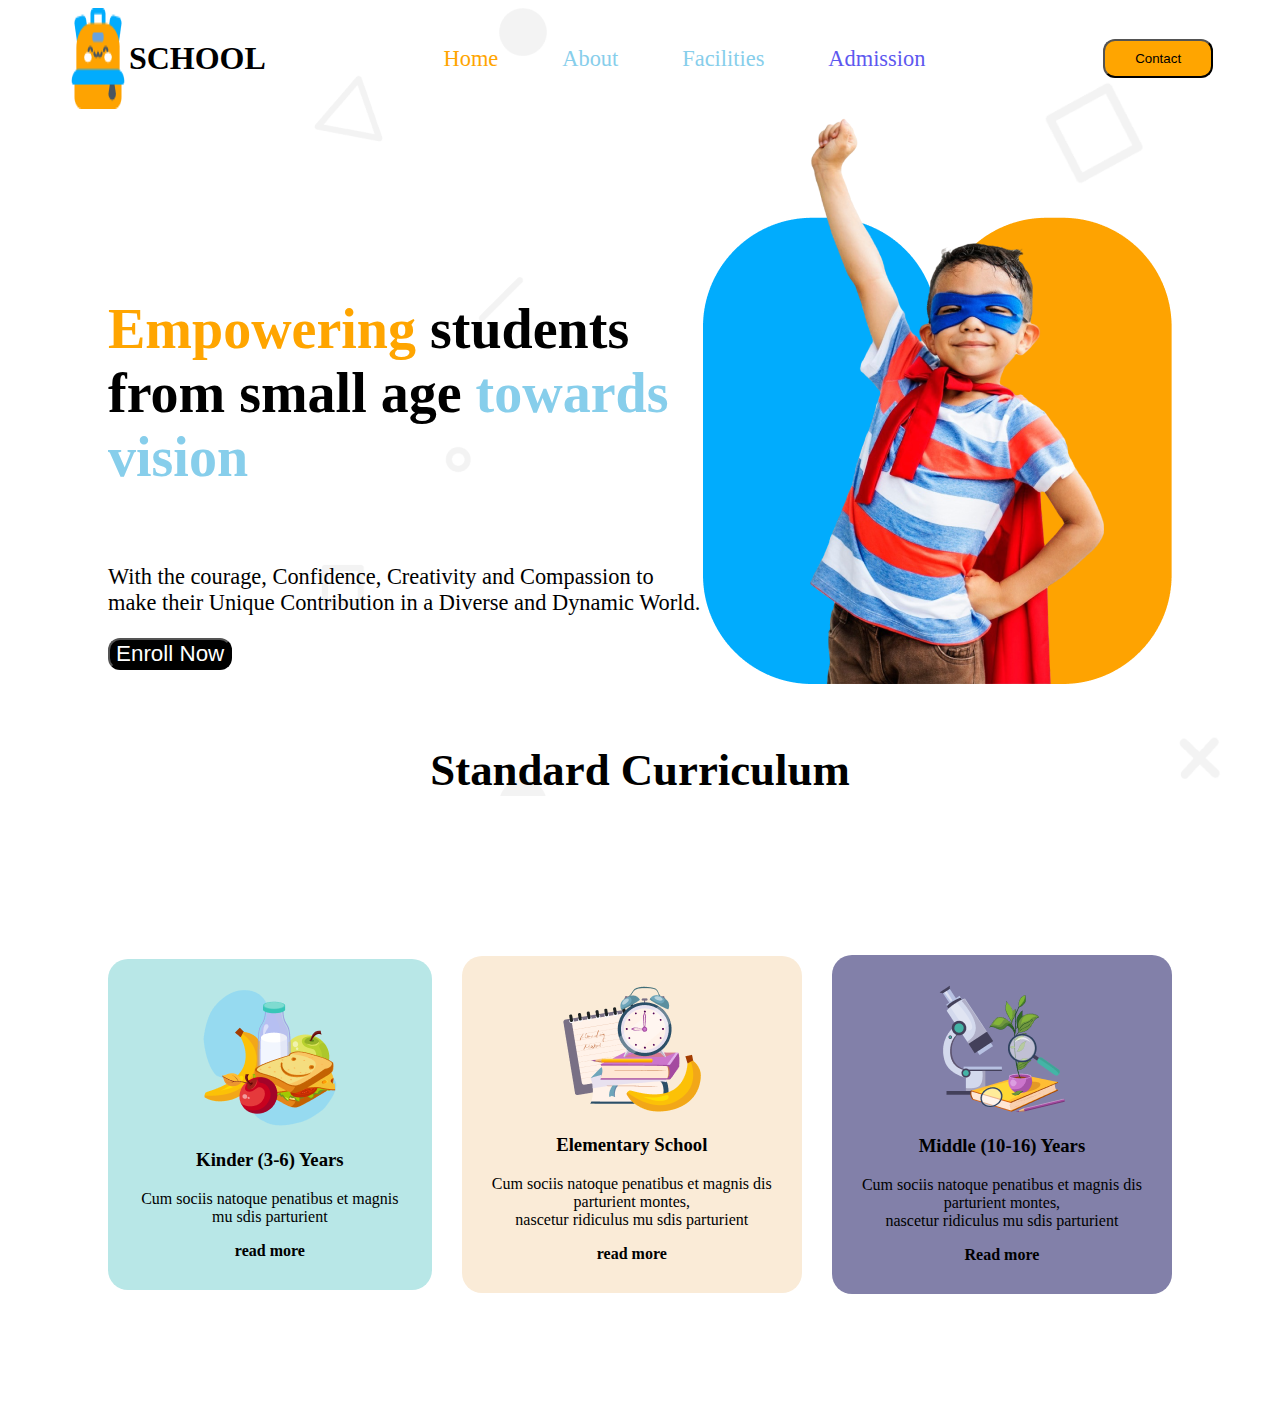
==== index.html @ e289ecf0 "row main" ====
<!DOCTYPE html>
<html lang="en">

<head>
  <meta charset="UTF-8">
  <meta name="viewport" content="width=device-width, initial-scale=1.0">
  <title>funny kid design</title>
  <link rel="stylesheet" href="style/style.css">
</head>

<body>
  <header class="header-section">
    <nav class="nav-bar">
      <div class="nav-first">
        <img src="assets/logo.png" alt="">
        <h3 class="head-school">SCHOOL</h3>
      </div>
      <div class="link-bar">
        <a class="bar1" href="">Home</a>
        <a class="bar2" href="">About</a>
        <a class="bar3" href="">Facilities</a>
        <a class="bar4" href="">Admission</a>
      </div>
      <div><button class="primary-btn">Contact</button></div>

    </nav>
    <div class="layout">
      <div class="layout-text">
        <h4 class="empower"><span style="color: orange;">Empowering</span>
          students from small age <span style="color: skyblue;">towards vision</span></h4>
        <p class="layout-para">With the courage, Confidence, Creativity and Compassion to make their Unique Contribution
          in a Diverse and
          Dynamic
          World.</p>
        <button class="secondary-btn">Enroll Now</button>
      </div>
      <img class="kid-image" src="assets/hero-kids.png" alt="">
    </div>
    <h4 class="main-part">Standard Curriculum</h4>

  </header>
  <main>
    <section class="middle-part">
      <div class="section1">
        <img src="assets/kinder.png" alt="">
        <h3>Kinder (3-6) Years</h3>
        <p>Cum sociis natoque penatibus et magnis
          mu sdis parturient</p>
        <strong>read more</strong>
      </div>
      <div class="section2">
        <img src="assets/elementary.png" alt="">
        <h3>Elementary School</h3>
        <p>Cum sociis natoque penatibus et magnis
          dis parturient montes,<br> nascetur ridiculus
          mu sdis parturient</p>
        <strong>read more</strong>
      </div>
      <div class="section3">
        <img src="assets/middle.png" alt="">
        <h3>Middle (10-16) Years</h3>
        <p>Cum sociis natoque penatibus et magnis
          dis parturient montes,<br> nascetur ridiculus
          mu sdis parturient</p>
        <strong>Read more</strong>

      </div>




    </section>

  </main>

  <footer>

  </footer>
</body>

</html>
---- style/style.css ----
.header-section{
  background-image:url(../assets/bg.png);

}
.nav-bar{
  display: flex;
  justify-content: space-around;
  align-items: center;
}
.head-school{
  font-size: 2rem;
  width:bold;
}
.link-bar{
margin: 30px;
  
}
.bar1{
  color: orange;
  font-size: 1.4rem;
}
.bar2{
  color: skyblue;
  font-size: 1.4rem;
}
.bar3{
  font-size: 1.4rem;
  color: skyblue;
}
.bar4{
  font-size: 1.4rem;
  color: #5D58EF;
}
.primary-btn{
  padding: 10px 30px;
  background-color: orange;
  border-radius: 12px;
}
.nav-first{
  display: flex;
  
}
a{
  text-decoration: none;
  
margin: 30px;
}
.layout{
  display: flex;
  justify-content: center;
  
  margin-left: 100px;
  margin-right: 100px;
  align-items: center;
}
.layout-text{
  margin-top: 100px;
  

}
.empower{
  font-size: 3.5rem;
}
.layout-para{
  font-size: 1.4rem;
}
.secondary-btn{
  color: white;
  background-color: black;
  font-size: 1.4rem;
  border-radius: 12px;
}
.kid-image{
  
  
}
.main-part{
  text-align: center;
  font-size: 2.8rem;
}
.secondary-btn1{
  background: none;
}
.middle-part{
  display: flex;
gap: 30px;
  align-items: center;
  justify-content: space-around;
  padding: 100px;
  flex: 1;
}
.section1{
  padding: 30px;
  background-color: rgb(184, 231, 231);
  border-radius: 20px;
  text-align: center;
} 
.section2{
  padding: 30px;
  background-color: antiquewhite;
  border-radius: 20px;
   text-align: center;
} 
.section3{
  padding: 30px;
  background-color: #8280a9;
  border-radius: 20px;
   text-align: center;
}










@media screen  and (max-width:576px){
  .layout{
    flex-direction: column-reverse;
    margin: 0px;
    padding: 0px;
  }
  .nav-bar,.middle-part{
    flex-direction: column;
    padding: 0px;
  }
  .layout-text{
    margin: 0px;
    text-align: center;
  }
  .link-bar ,.head-school,.primary-btn{
    visibility: hidden ;
    
  }
  
  
}
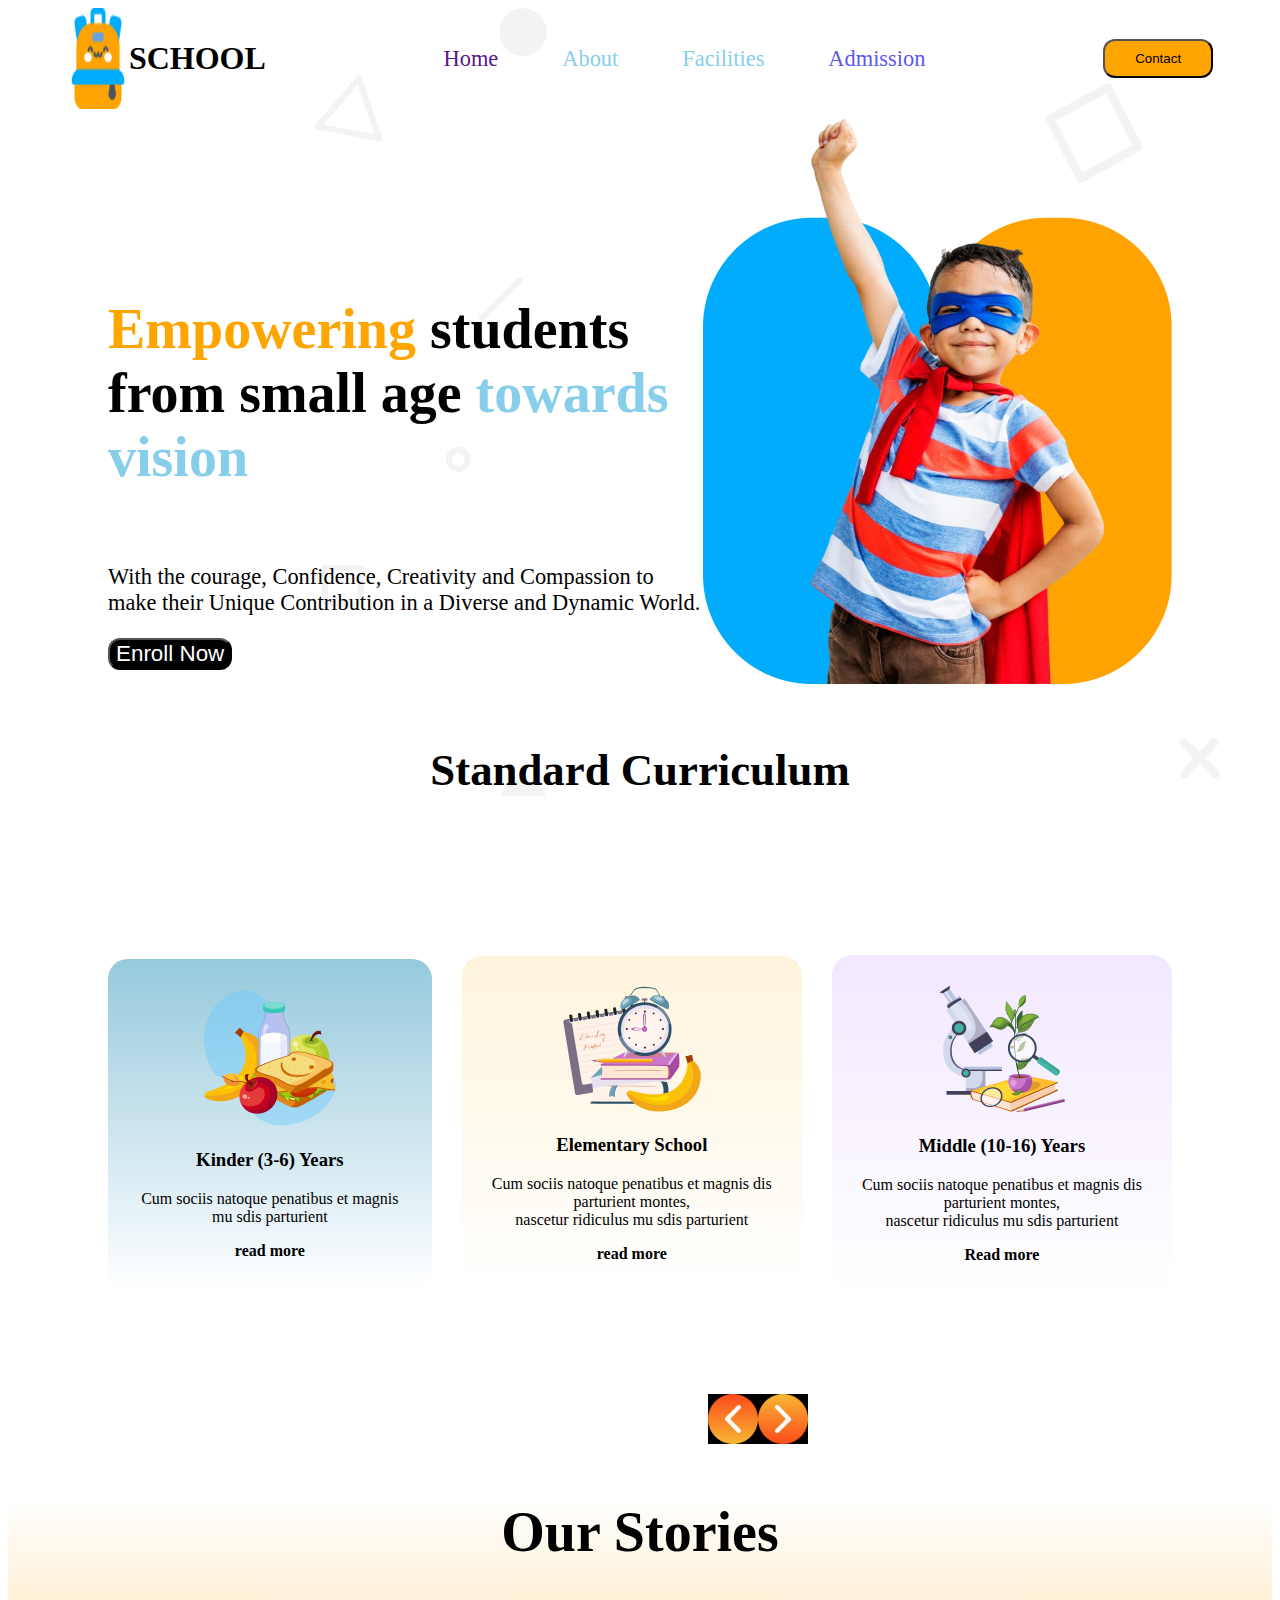
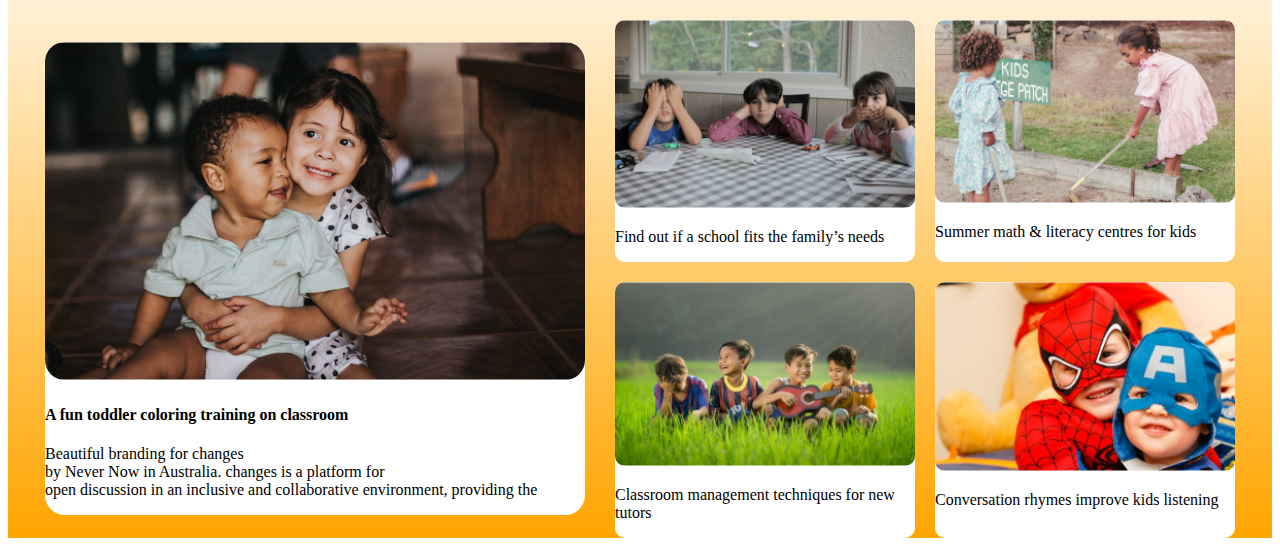
==== commit 6eb10500: "morning push" ====
--- a/index.html
+++ b/index.html
@@ -41,7 +41,7 @@
   </header>
   <main>
     <section class="middle-part">
-      <div class="section1">
+      <div id="grediant" class="section1">
         <img src="assets/kinder.png" alt="">
         <h3>Kinder (3-6) Years</h3>
         <p>Cum sociis natoque penatibus et magnis
@@ -49,7 +49,7 @@
         <strong>read more</strong>
       </div>
       <div class="section2">
-        <img src="assets/elementary.png" alt="">
+        <img id="grediant" src="assets/elementary.png" alt="">
         <h3>Elementary School</h3>
         <p>Cum sociis natoque penatibus et magnis
           dis parturient montes,<br> nascetur ridiculus
@@ -70,6 +70,74 @@
 
 
     </section>
+    <div class="image-icon">
+      <img src="assets/eb5941f0-4c9c-4952-a5f7-4f3641f374b7.jfif" alt="">
+      <img src="assets/bc38932b-8c5f-4fa9-897a-63721e198712.jfif" alt="">
+    </div>
+
+    <div class="final-page">
+      <h3 class="top-header">Our Stories</h3>
+      <div class="main-convertion">
+
+        <div class="story-part">
+          <div>
+            <img class="story-image" src="assets/story-1.png" alt="">
+          </div>
+          <div>
+            <h4>A fun toddler coloring training on
+              classroom</h4>
+            <p>Beautiful branding for changes <br> by Never Now in Australia.
+              changes is a platform for <br> open discussion in an inclusive and
+              collaborative environment, providing the
+          </div>
+
+        </div>
+
+
+
+
+
+        <div class="main-four">
+          <div class="main1">
+            <img class="main-images" src="assets/story-5.png" alt="">
+            <p>Find out if a school fits the
+              family’s needs</p>
+          </div>
+          <div class="main2">
+            <img class="main-images" src="assets/story-2.png" alt="">
+            <p>Summer math & literacy
+              centres for kids</p>
+          </div>
+          <div class="main3">
+            <img class="main-images" src="assets/story-3.png" alt="">
+            <p>Classroom management
+              techniques for new tutors</p>
+
+          </div>
+          <div class="main4">
+            <img class="main-images" src="assets/story-4.png" alt="">
+            <p>Conversation rhymes
+              improve kids listening</p>
+          </div>
+
+
+        </div>
+      </div>
+
+
+
+    </div>
+
+
+
+
+
+
+    </div>
+
+
+
+
 
   </main>
 
--- a/style/style.css
+++ b/style/style.css
@@ -8,6 +8,7 @@
   display: flex;
   justify-content: space-around;
   align-items: center;
+  
 }
 .head-school{
   font-size: 2rem;
@@ -18,7 +19,7 @@
   
 }
 .bar1{
-  color: orange;
+  
   font-size: 1.4rem;
 }
 .bar2{
@@ -40,6 +41,7 @@
 }
 .nav-first{
   display: flex;
+ 
   
 }
 a{
@@ -88,30 +90,102 @@
 gap: 30px;
   align-items: center;
   justify-content: space-around;
-  padding: 100px;
+  padding: 100px; 
   flex: 1;
 }
+
+
 .section1{
   padding: 30px;
-  background-color: rgb(184, 231, 231);
+   background-color: wheat;
+  background-image: linear-gradient( rgb(150, 201, 221),white);
+
   border-radius: 20px;
   text-align: center;
 } 
 .section2{
   padding: 30px;
-  background-color: antiquewhite;
+  background-image: linear-gradient(rgba(255, 244, 220, 1),white);
   border-radius: 20px;
    text-align: center;
 } 
 .section3{
   padding: 30px;
-  background-color: #8280a9;
+  background-image: linear-gradient(rgba(242, 232, 255, 1),white);
   border-radius: 20px;
    text-align: center;
 }
-
-
-
+.image-icon{
+  height: 50px;
+  width: 50px;
+  display: flex;
+  
+  text-align: center;
+  margin-left: 700px;
+  background-color: white;
+}
+.top-header{
+  text-align: center;
+  font-size: 3.5rem;
+  font-weight: 700;
+}
+.main-convertion{
+  display: flex;
+  justify-content: center;
+  align-items: center;
+  gap: 30px;
+}
+.main-four{
+  grid-template-columns: repeat(2,1fr);
+  display: grid;
+  gap: 20px;
+  
+
+}
+.final-page{
+  background-image: linear-gradient(white,orange);
+}
+.story-part{
+  background-color: white;
+  border-radius: 20px;
+}
+.story-image{
+  border-radius: 20px 20px;
+}
+.main1{
+  background-color: white;
+  width: 300px;
+  
+  border-radius: 10px;
+}
+.main2{
+  background-color: white;
+  width: 300px;
+  
+  border-radius: 10px;
+}
+.main3{
+   background-color: white;
+  width: 300px;
+  border-radius: 10px;
+}
+
+.main4{
+  background-color: white;
+  width: 300px;
+  border-radius: 10px;
+}
+.main-images
+
+ 
+{
+  width: 300px;
+  border-radius: 10px;
+
+}
+
+
+ 
 
 
 
@@ -125,6 +199,10 @@
     margin: 0px;
     padding: 0px;
   }
+  .nav-bar{
+      border-bottom: 1px solid orange;
+
+  }
   .nav-bar,.middle-part{
     flex-direction: column;
     padding: 0px;
@@ -133,10 +211,17 @@
     margin: 0px;
     text-align: center;
   }
-  .link-bar ,.head-school,.primary-btn{
+  .link-bar ,.head-school,.primary-btn,.story-part{
     visibility: hidden ;
     
   }
-  
+ .main-four {
+  flex-direction: column;
+  justify-content: center;
+  align-items: center;
+  padding: 0px;
+display: flex;
+  
+ }
   
 }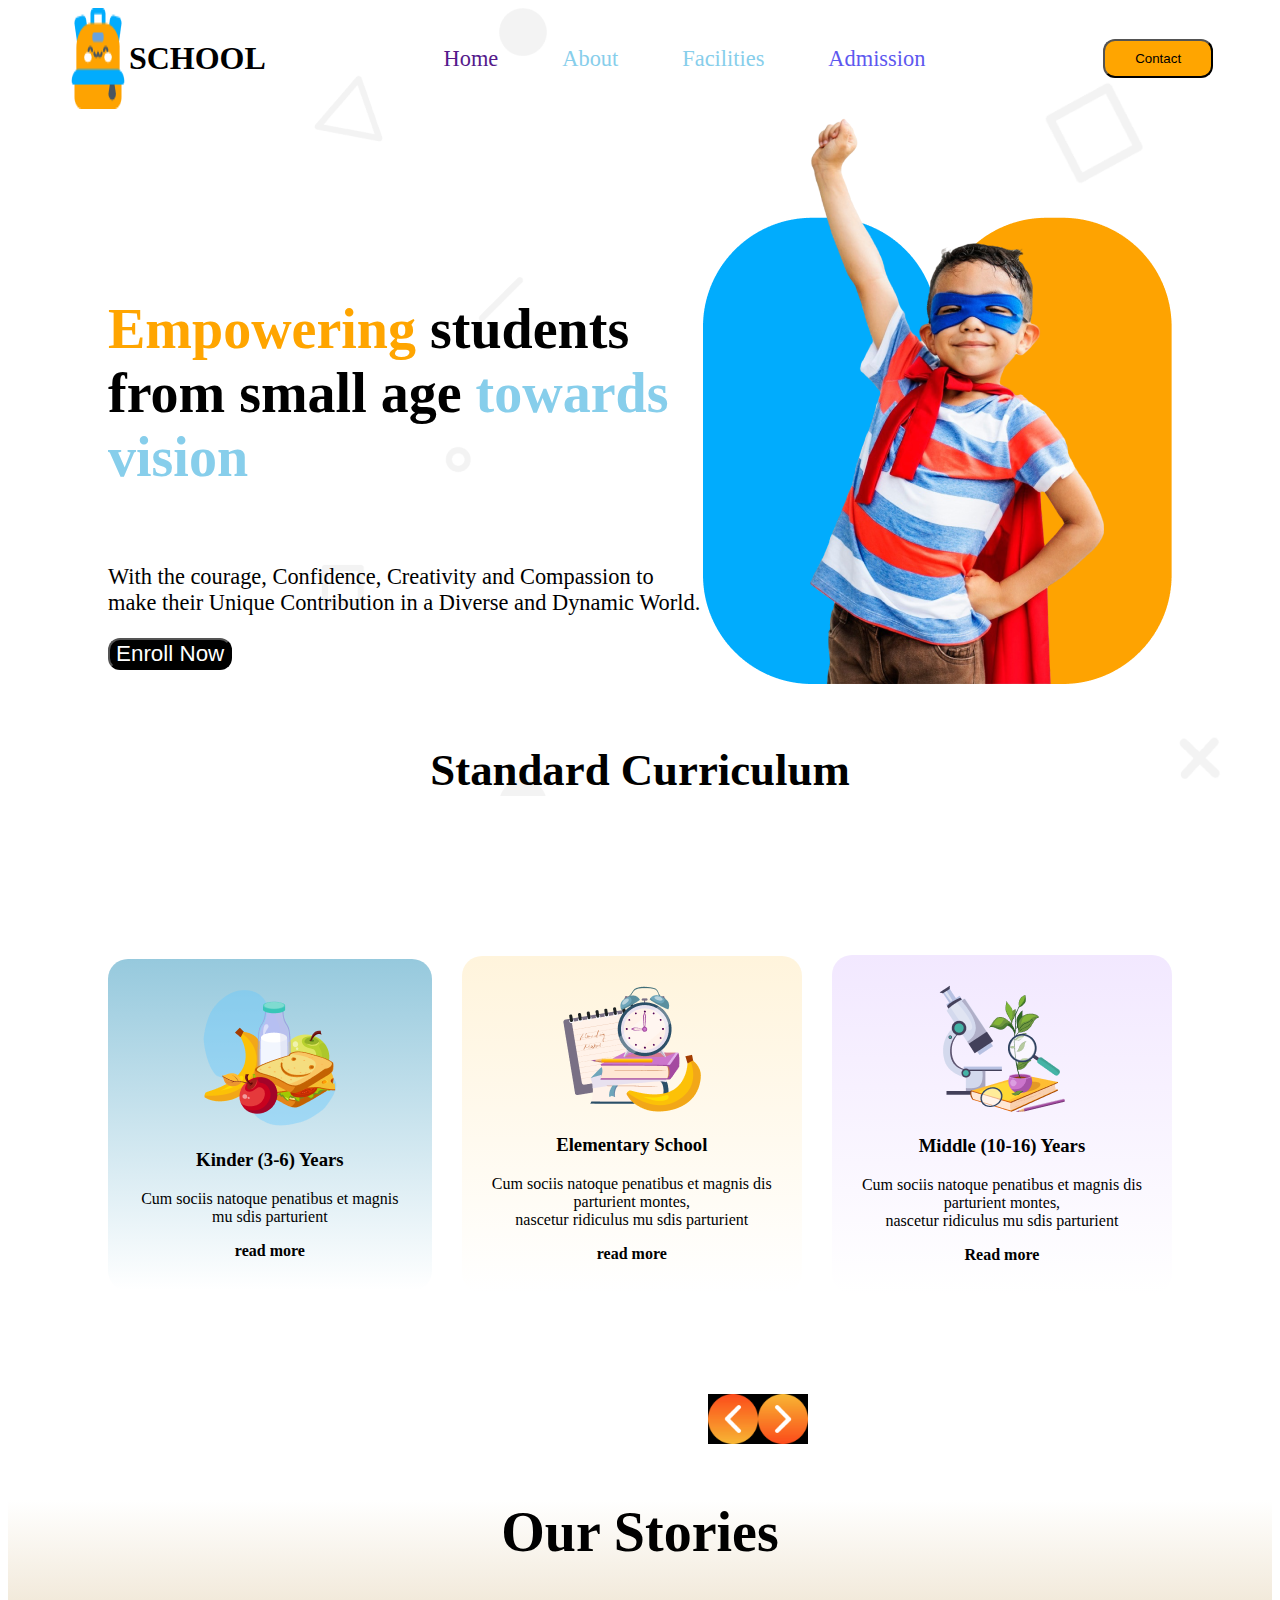
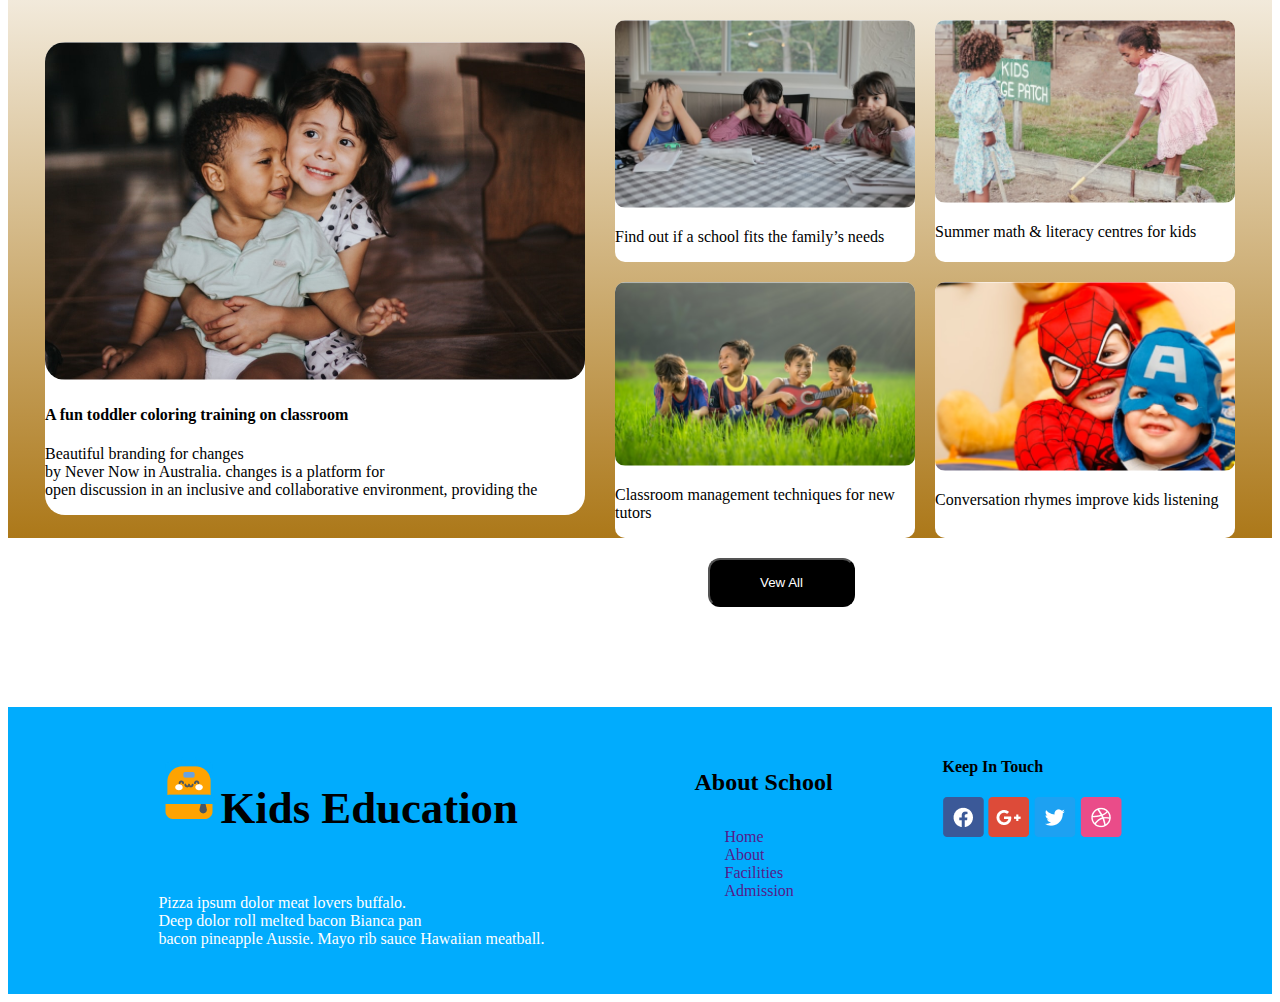
==== commit 5134dfb5: "very time lost" ====
--- a/index.html
+++ b/index.html
@@ -39,7 +39,7 @@
     <h4 class="main-part">Standard Curriculum</h4>
 
   </header>
-  <main>
+  <main class="main-target">
     <section class="middle-part">
       <div id="grediant" class="section1">
         <img src="assets/kinder.png" alt="">
@@ -136,14 +136,63 @@
     </div>
 
 
-
+    <button class="final-btn">Vew All</button>
 
 
   </main>
 
-  <footer>
+  <footer class="footer-section">
+    <div class="footer-first">
+      <div class="final-log">
+        <div><img style="margin-top: 20px;" src="assets/logo.png" alt=""></div>
+        <div>
+          <h3 style="font-size: 2.8rem;">Kids
+            Education</h3>
+        </div>
+      </div>
 
+      <p style="color: white;">Pizza ipsum dolor meat lovers buffalo. <br>Deep dolor roll melted bacon Bianca pan <br>
+        bacon pineapple Aussie.
+        Mayo rib
+        sauce
+        Hawaiian meatball.</p>
+
+
+
+    </div>
+    <div class="footer-anchor">
+
+
+      <ul class="no-bullets">
+
+        <li>
+          <h4 class="footer-head">About School</h4>
+
+        </li>
+        <li><a class="menu-footer" href="">Home</a>
+        </li>
+        <li><a class="menu-footer" href="">About</a>
+        </li>
+        <li><a class="menu-footer" href="">Facilities</a>
+        </li>
+        <li><a class="menu-footer" href="">Admission</a>
+        </li>
+
+      </ul>
+
+
+
+
+    </div>
+    <div class="footer-logo">
+      <h4>Keep In Touch</h4>
+      <img src="assets/fb.png" alt="">
+      <img src="assets/google+.png" alt="">
+      <img src="assets/twitter.png" alt="">
+      <img src="assets/dribble.png" alt="">
+    </div>
   </footer>
+
 </body>
 
 </html>--- a/style/style.css
+++ b/style/style.css
@@ -137,13 +137,14 @@
 }
 .main-four{
   grid-template-columns: repeat(2,1fr);
-  display: grid;
+  display: grid; 
   gap: 20px;
   
 
 }
 .final-page{
-  background-image: linear-gradient(white,orange);
+  background-image: linear-gradient(white,rgb(172, 120, 25));
+  
 }
 .story-part{
   background-color: white;
@@ -183,8 +184,46 @@
   border-radius: 10px;
 
 }
-
-
+.final-btn{
+  
+  text-align: center;
+  
+  background-color: black;
+  color: white;
+  padding: 15px 50px;
+  margin-left: 700px;
+  border-radius: 12px;
+  margin-top: 20px;
+}
+
+.footer-section{
+  display: flex;
+  justify-content: center;
+  gap: 50px;
+  
+  margin-top: 100px;
+  background-color: rgba(1, 172, 253, 1);
+}
+.footer-anchor{
+  grid-template-columns: repeat(1,1fr);
+  padding: 30px;
+}
+.footer-logo{
+  padding: 30px;
+}
+.footer-head{
+  font-size: 1.5rem;
+}
+ul.no-bullets{
+  list-style-type: none;
+}
+.final-log{
+  display: flex;
+  
+}
+.footer-first{
+  padding: 30px;
+}
  
 
 
@@ -223,5 +262,18 @@
 display: flex;
   
  }
-  
-}+ .story-part{
+  
+ }
+
+  .final-btn{
+    flex-direction: column;
+    margin-left: 200px;
+  }
+  .footer-section{
+    flex-direction: column;
+  }
+  .footer-log{
+    margin-left: 30px;
+  }
+}
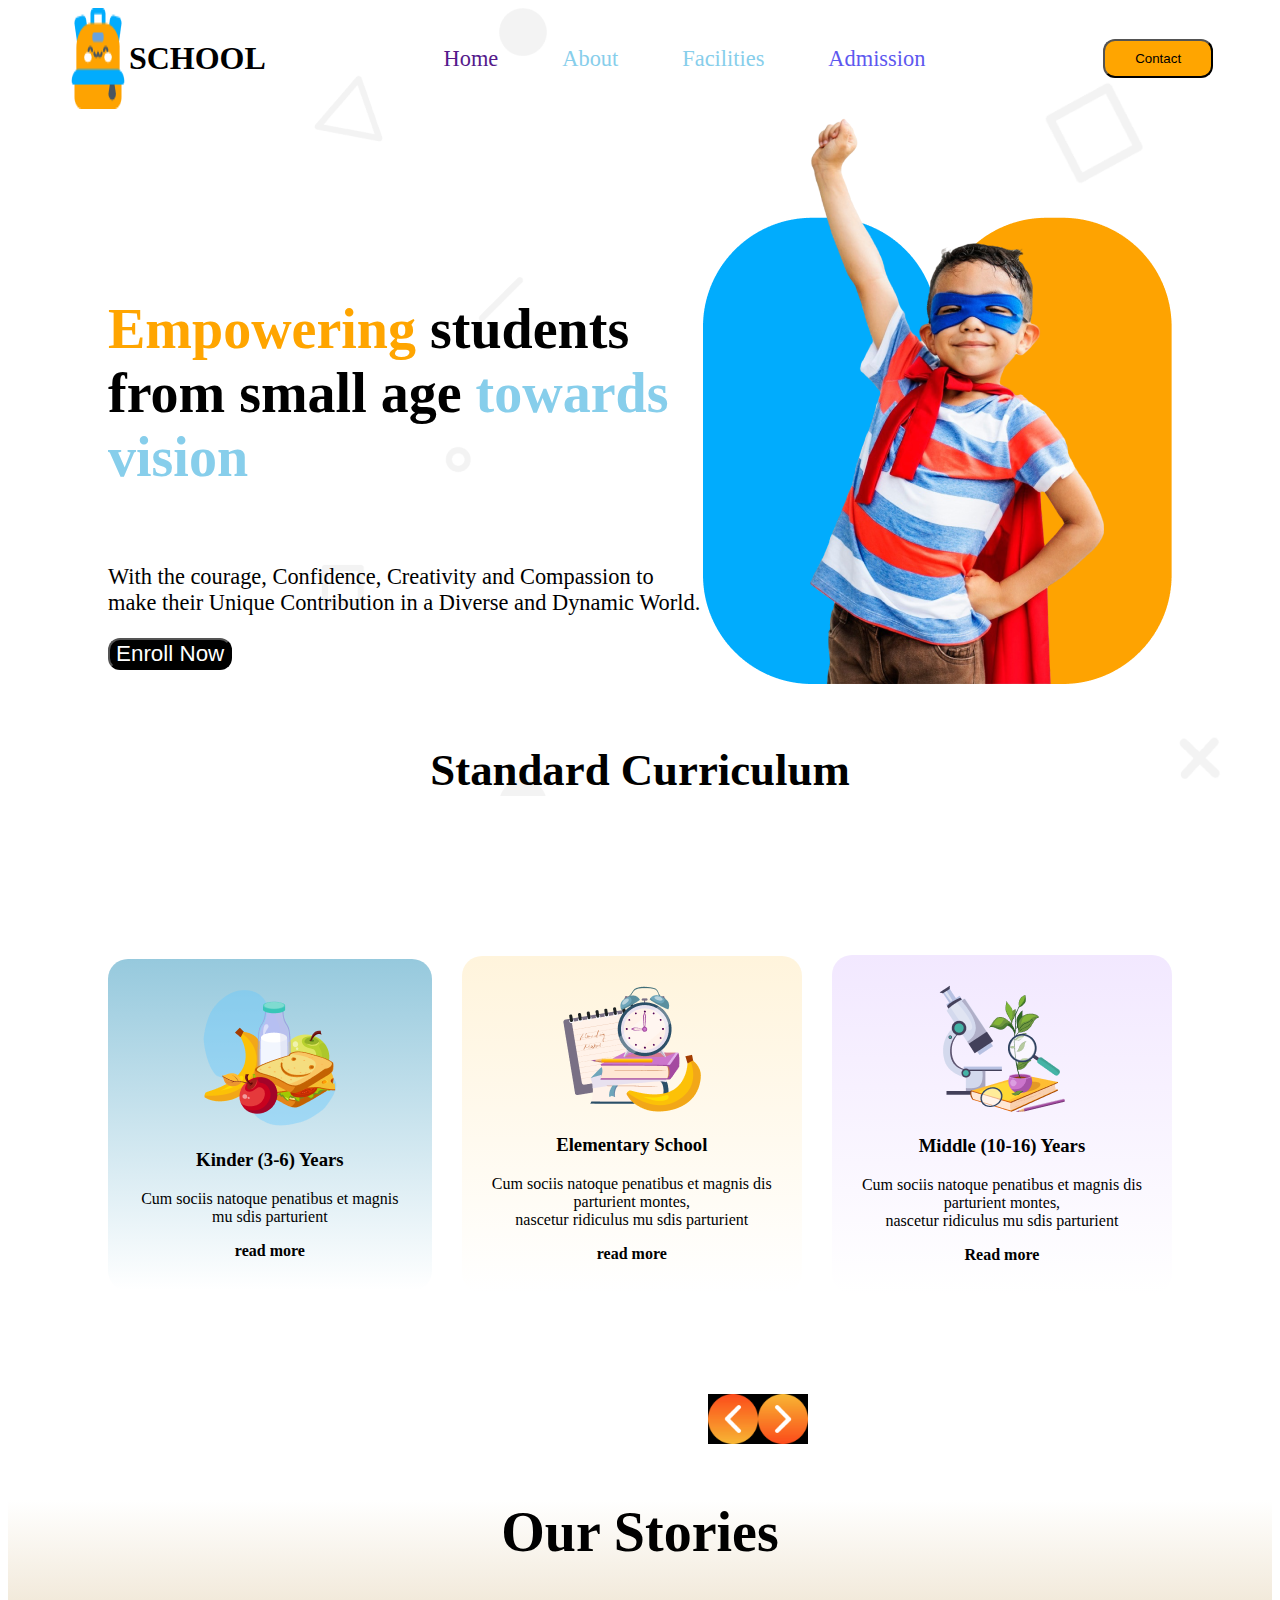
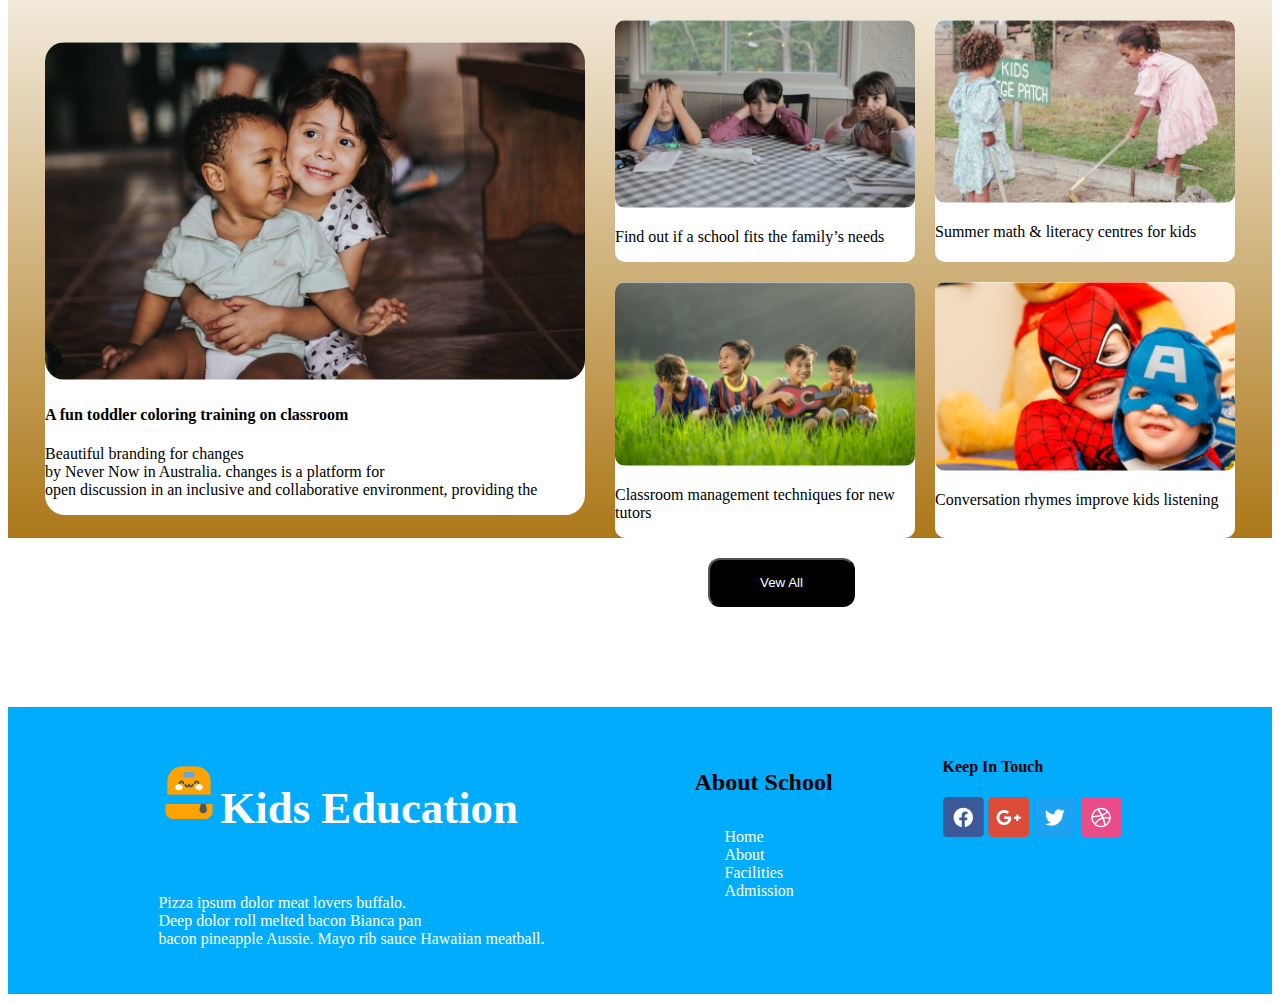
==== commit 26c74200: "eight time" ====
--- a/index.html
+++ b/index.html
@@ -146,7 +146,7 @@
       <div class="final-log">
         <div><img style="margin-top: 20px;" src="assets/logo.png" alt=""></div>
         <div>
-          <h3 style="font-size: 2.8rem;">Kids
+          <h3 class="kid-education">Kids
             Education</h3>
         </div>
       </div>
--- a/style/style.css
+++ b/style/style.css
@@ -224,7 +224,13 @@
 .footer-first{
   padding: 30px;
 }
- 
+ .menu-footer{
+  color: white;
+ }
+ .kid-education{
+  font-size: 2.8rem;
+  color: white;
+ }
 
 
 
@@ -250,9 +256,12 @@
     margin: 0px;
     text-align: center;
   }
-  .link-bar ,.head-school,.primary-btn,.story-part{
+  .link-bar ,.head-school,.primary-btn{
     visibility: hidden ;
     
+  }
+  .story-part{
+    display: none;
   }
  .main-four {
   flex-direction: column;
@@ -276,4 +285,8 @@
   .footer-log{
     margin-left: 30px;
   }
-}
+  .no-bullets{
+    margin: 0px;
+    padding: 0px;
+  }
+}
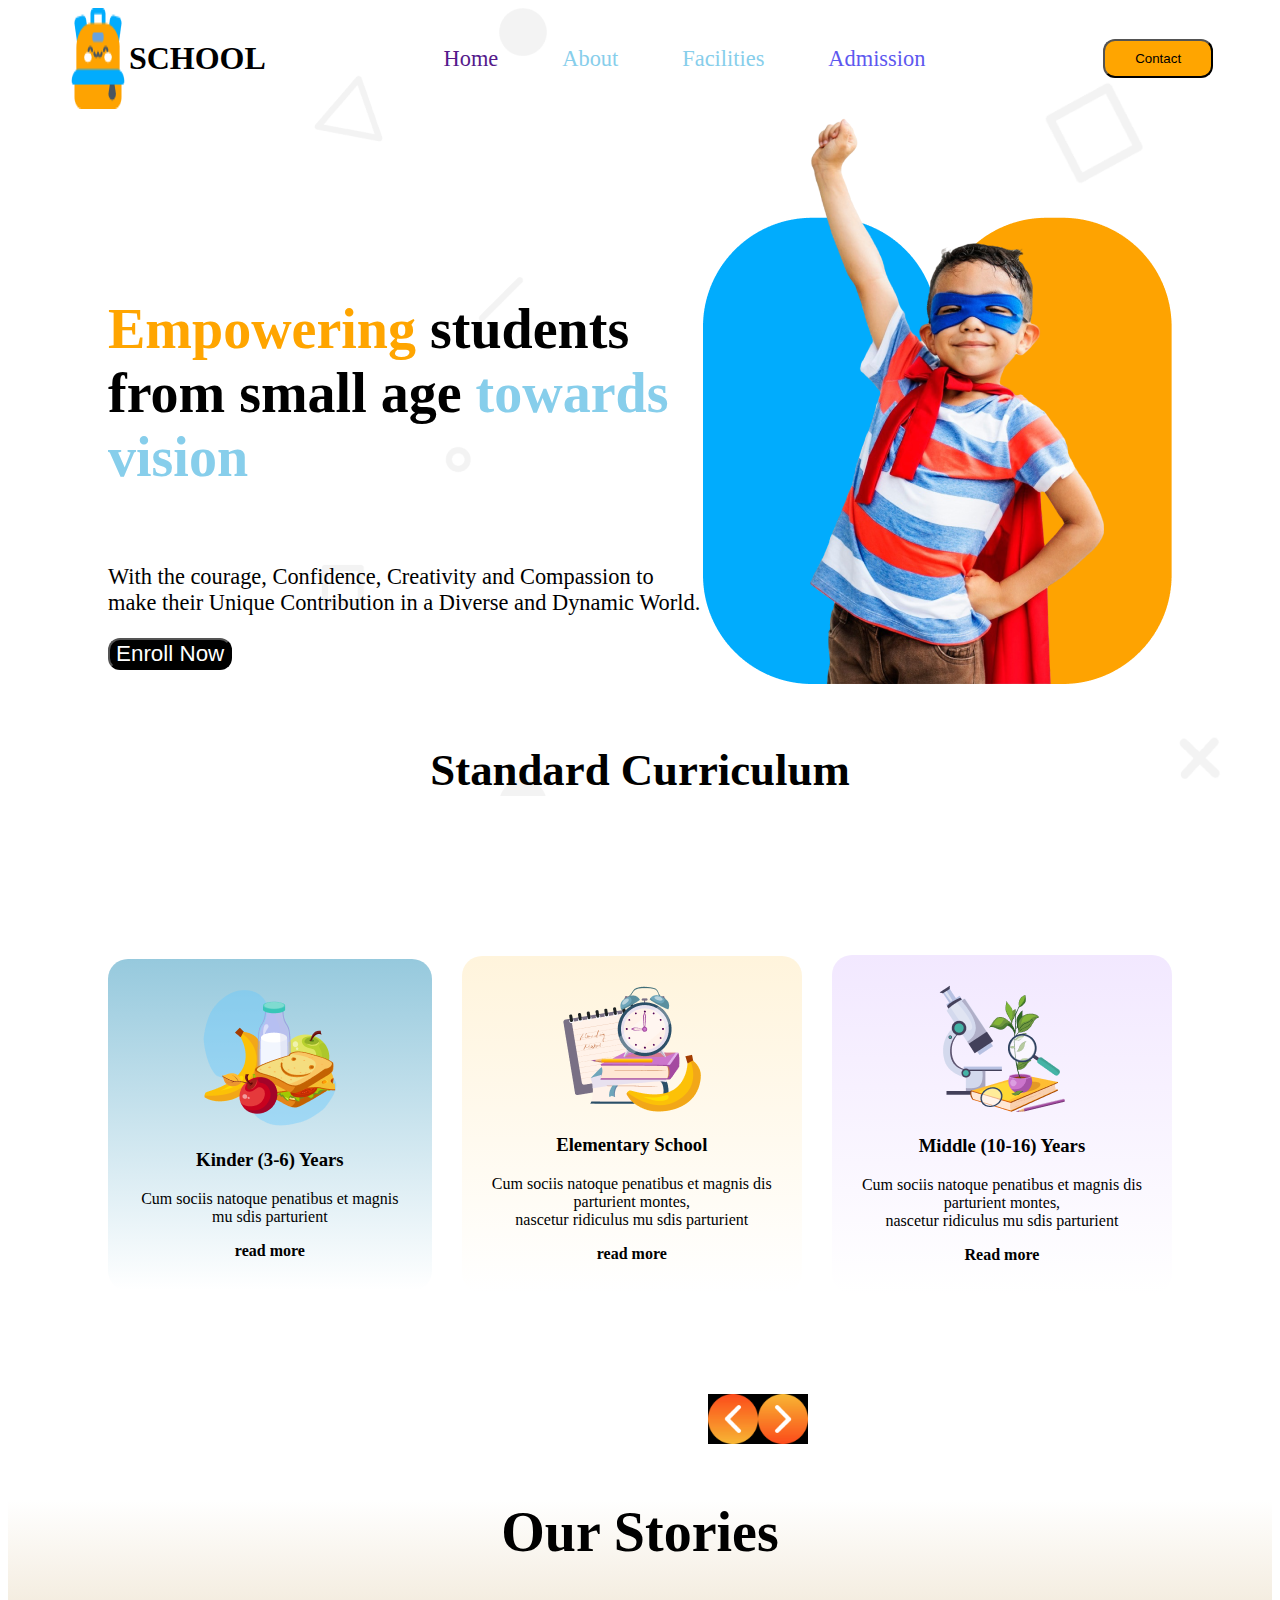
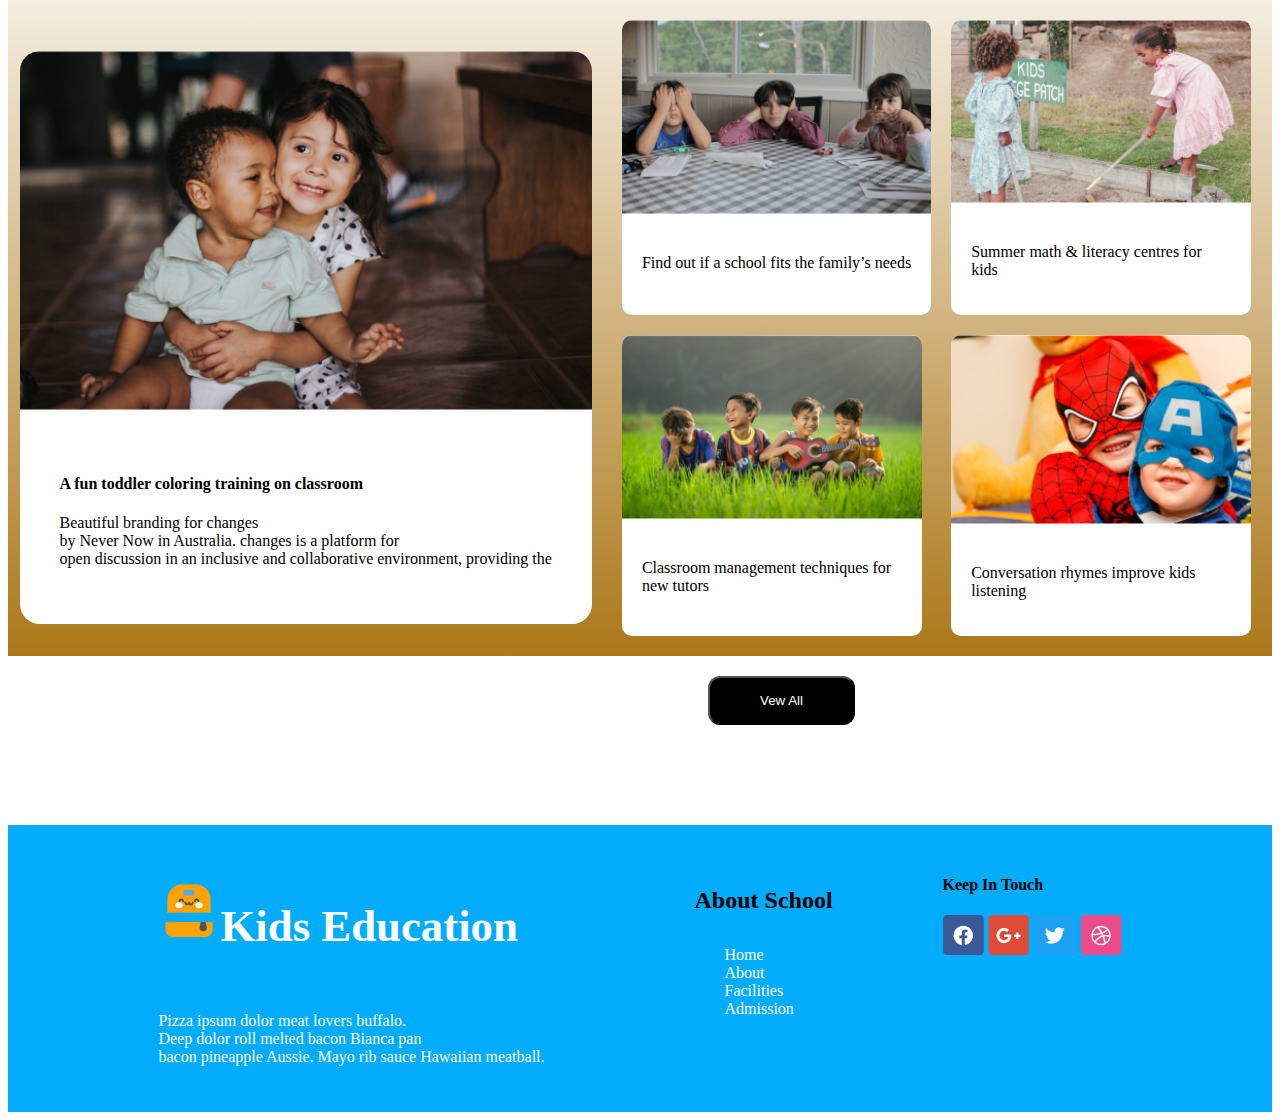
==== commit 607c4c38: "nine time" ====
--- a/index.html
+++ b/index.html
@@ -83,7 +83,7 @@
           <div>
             <img class="story-image" src="assets/story-1.png" alt="">
           </div>
-          <div>
+          <div class="padding">
             <h4>A fun toddler coloring training on
               classroom</h4>
             <p>Beautiful branding for changes <br> by Never Now in Australia.
@@ -100,23 +100,23 @@
         <div class="main-four">
           <div class="main1">
             <img class="main-images" src="assets/story-5.png" alt="">
-            <p>Find out if a school fits the
+            <p class="event">Find out if a school fits the
               family’s needs</p>
           </div>
           <div class="main2">
             <img class="main-images" src="assets/story-2.png" alt="">
-            <p>Summer math & literacy
+            <p class="event">Summer math & literacy
               centres for kids</p>
           </div>
           <div class="main3">
             <img class="main-images" src="assets/story-3.png" alt="">
-            <p>Classroom management
+            <p class="event">Classroom management
               techniques for new tutors</p>
 
           </div>
           <div class="main4">
             <img class="main-images" src="assets/story-4.png" alt="">
-            <p>Conversation rhymes
+            <p class="event">Conversation rhymes
               improve kids listening</p>
           </div>
 
--- a/style/style.css
+++ b/style/style.css
@@ -151,11 +151,12 @@
   border-radius: 20px;
 }
 .story-image{
-  border-radius: 20px 20px;
+  border-radius: 20px 20px 0px 0px;
+width: 100%;
 }
 .main1{
   background-color: white;
-  width: 300px;
+  width: 100%;
   
   border-radius: 10px;
 }
@@ -169,19 +170,21 @@
    background-color: white;
   width: 300px;
   border-radius: 10px;
+  margin-bottom: 20px;
 }
 
 .main4{
   background-color: white;
   width: 300px;
   border-radius: 10px;
+  margin-bottom: 20px;
 }
 .main-images
 
  
 {
-  width: 300px;
-  border-radius: 10px;
+  width:100%;
+  border-radius: 10px 10px 0px 0px;
 
 }
 .final-btn{
@@ -231,7 +234,12 @@
   font-size: 2.8rem;
   color: white;
  }
-
+.padding{
+  padding: 40px;
+}
+.event{
+  padding: 20px;
+}
 
 
 
@@ -269,6 +277,7 @@
   align-items: center;
   padding: 0px;
 display: flex;
+width: 100%;
   
  }
  .story-part{
@@ -289,4 +298,7 @@
     margin: 0px;
     padding: 0px;
   }
-}
+  .main1,.main2,.main3,.main4{
+    width: 100%;
+  }
+}
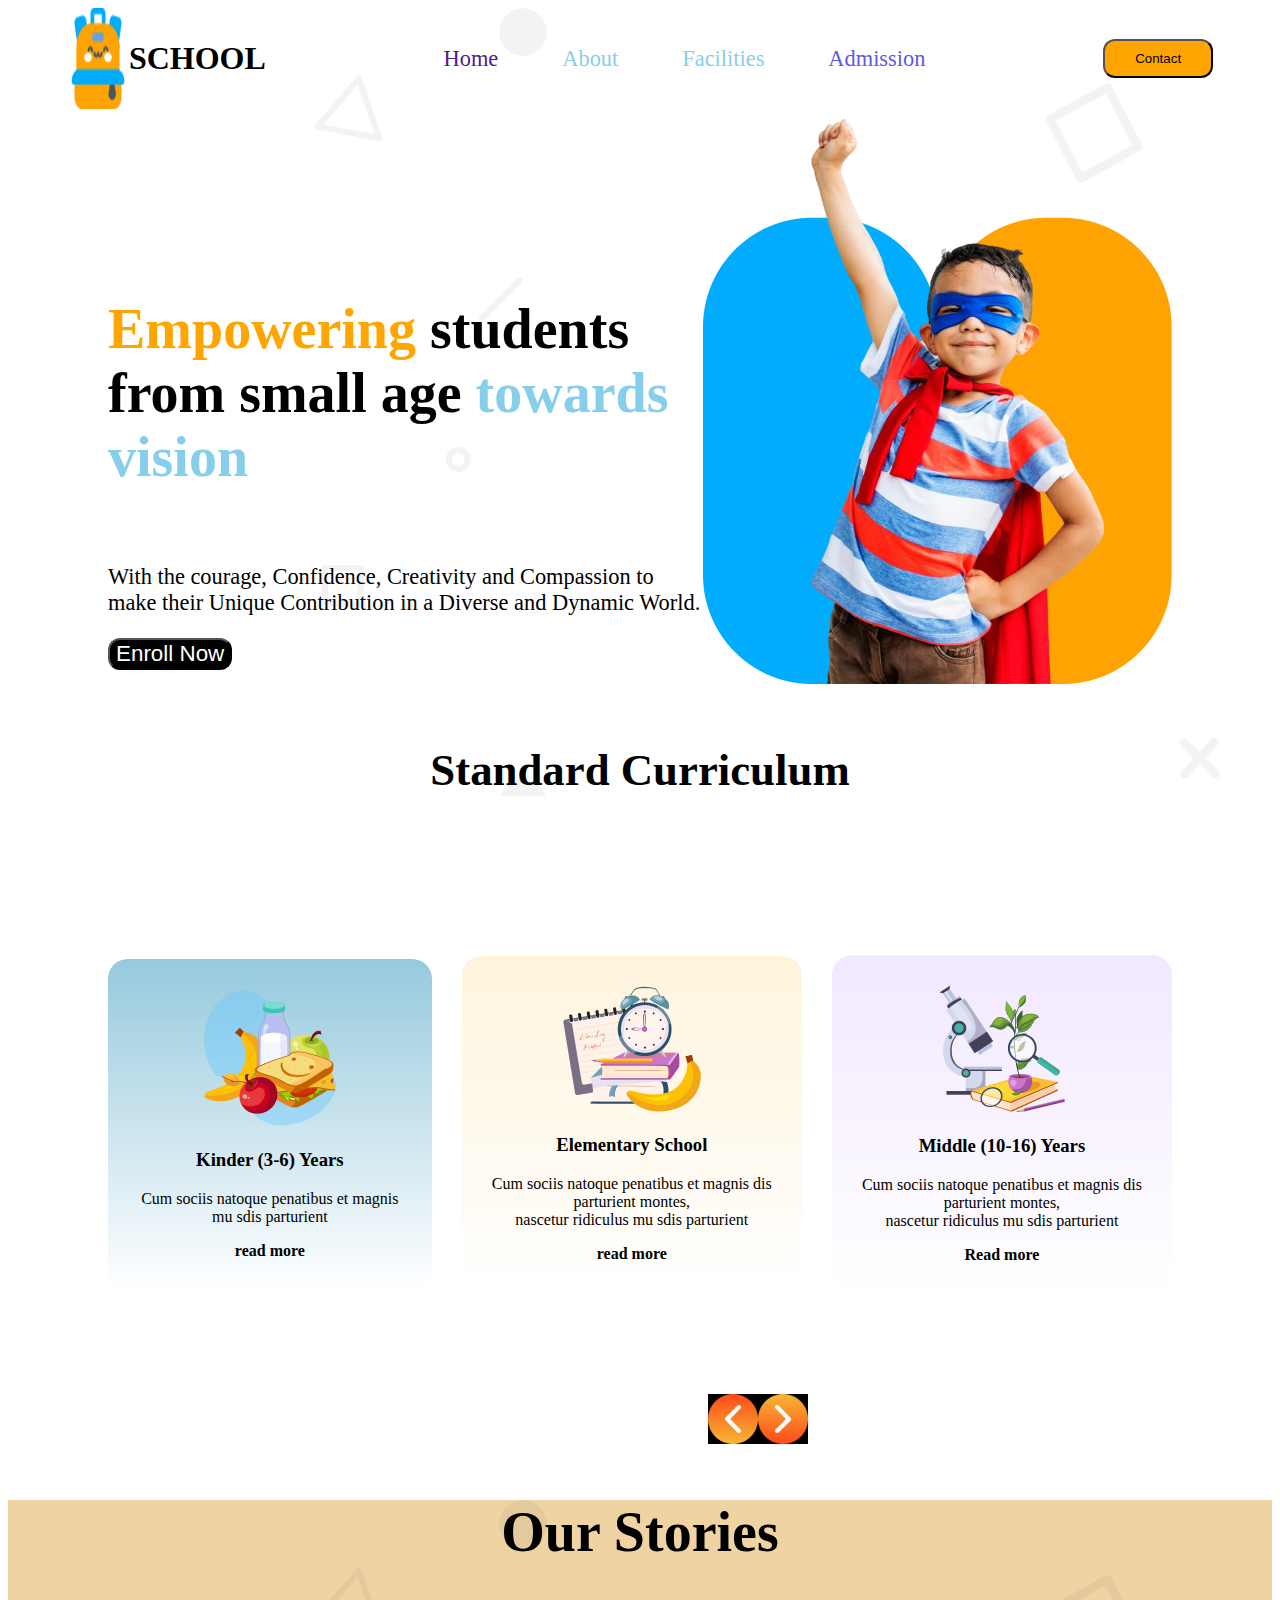
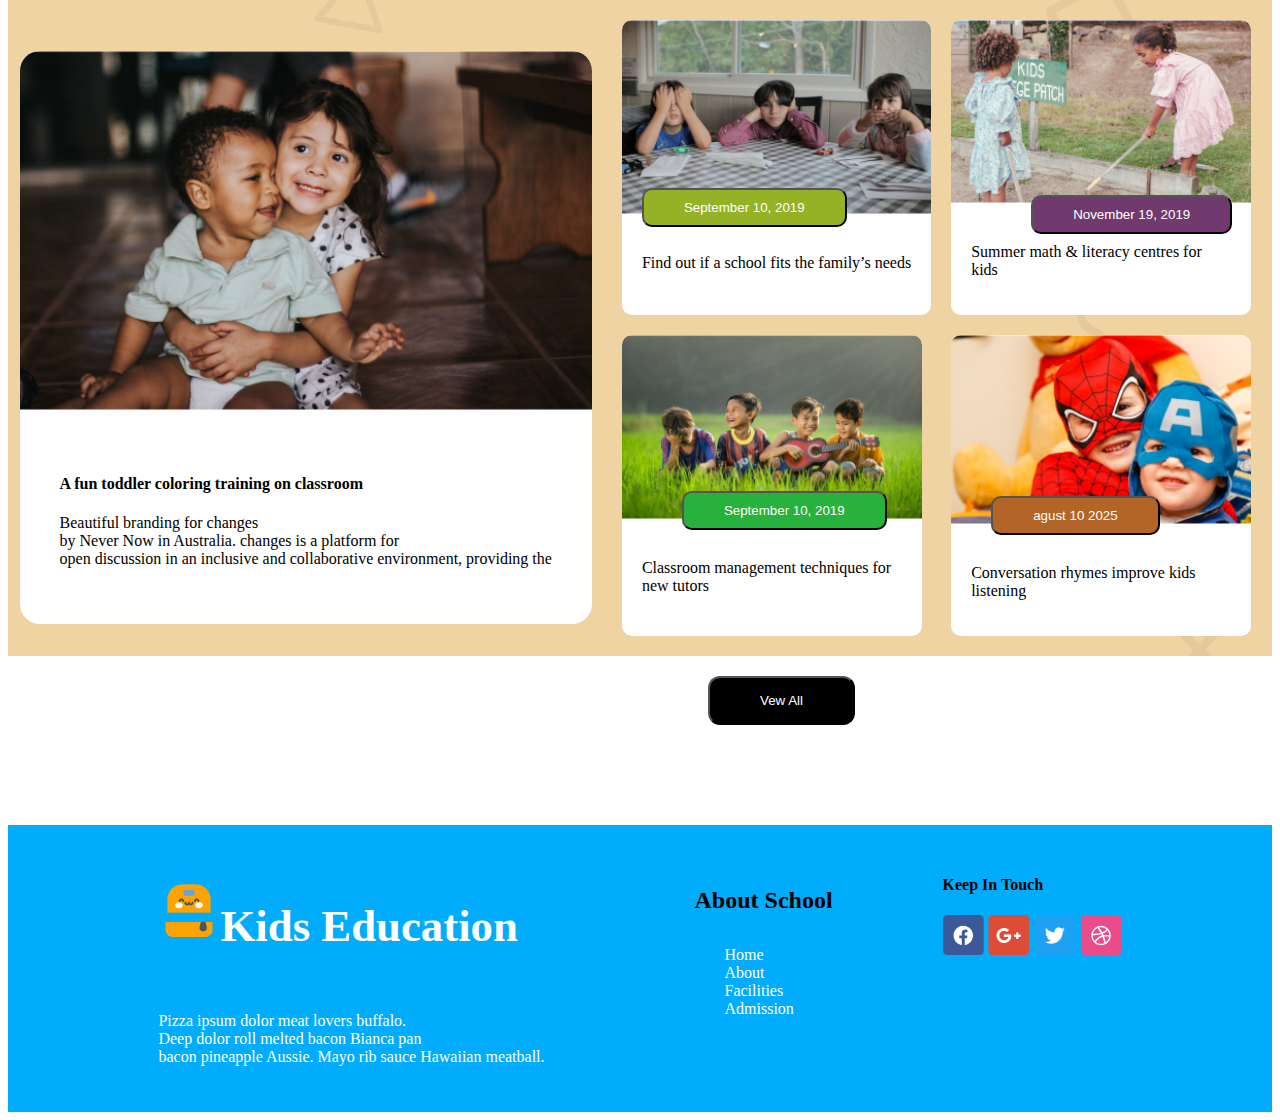
==== commit d5a1a569: "ten time" ====
--- a/index.html
+++ b/index.html
@@ -102,22 +102,26 @@
             <img class="main-images" src="assets/story-5.png" alt="">
             <p class="event">Find out if a school fits the
               family’s needs</p>
+            <button class="main1-btn">September 10, 2019</button>
           </div>
           <div class="main2">
             <img class="main-images" src="assets/story-2.png" alt="">
             <p class="event">Summer math & literacy
               centres for kids</p>
+            <button class="main2-btn">November 19, 2019</button>
           </div>
           <div class="main3">
             <img class="main-images" src="assets/story-3.png" alt="">
             <p class="event">Classroom management
               techniques for new tutors</p>
+            <button class="main3-btn">September 10, 2019</button>
 
           </div>
           <div class="main4">
             <img class="main-images" src="assets/story-4.png" alt="">
             <p class="event">Conversation rhymes
               improve kids listening</p>
+            <button class="main4-btn">agust 10 2025</button>
           </div>
 
 
--- a/style/style.css
+++ b/style/style.css
@@ -139,11 +139,12 @@
   grid-template-columns: repeat(2,1fr);
   display: grid; 
   gap: 20px;
-  
+   
 
 }
 .final-page{
-  background-image: linear-gradient(white,rgb(172, 120, 25));
+  background-image:url(../assets/bg.png);
+  background-color: #efd3a3;
   
 }
 .story-part{
@@ -239,6 +240,46 @@
 }
 .event{
   padding: 20px;
+}
+.main1-btn{
+  background-color: rgba(149, 178, 38, 1);
+  padding: 10px 40px;
+  color: white;
+  border-radius: 10px;
+position: absolute;
+margin: -120px 0px -20px 20px;
+
+   
+} 
+.main2-btn{
+  background-color: rgb(113, 58, 110);
+  padding: 10px 40px;
+  color: white;
+  border-radius: 10px;
+position: absolute;
+margin: -120px -0px -20px 80px;
+
+  
+}
+.main3-btn{
+  background-color: rgb(38, 178, 61);
+  padding: 10px 40px;
+  color: white;
+  border-radius: 10px;
+position: absolute;
+margin: -140px 0px -20px 60px;
+
+  
+} 
+.main4-btn{
+  background-color: rgb(178, 101, 38);
+  padding: 10px 40px;
+  color: white;
+  border-radius: 10px;
+position: absolute;
+margin: -140px -0px -20px 40px;
+
+  
 }
 
 
@@ -272,12 +313,12 @@
     display: none;
   }
  .main-four {
+  grid-template-columns: repeat(2,1fr);
   flex-direction: column;
   justify-content: center;
   align-items: center;
   padding: 0px;
-display: flex;
-width: 100%;
+
   
  }
  .story-part{
@@ -301,4 +342,7 @@
   .main1,.main2,.main3,.main4{
     width: 100%;
   }
-}
+  .main1-btn,.main2-btn,.main3-btn,.main4-btn{
+    margin: auto;
+  }
+}
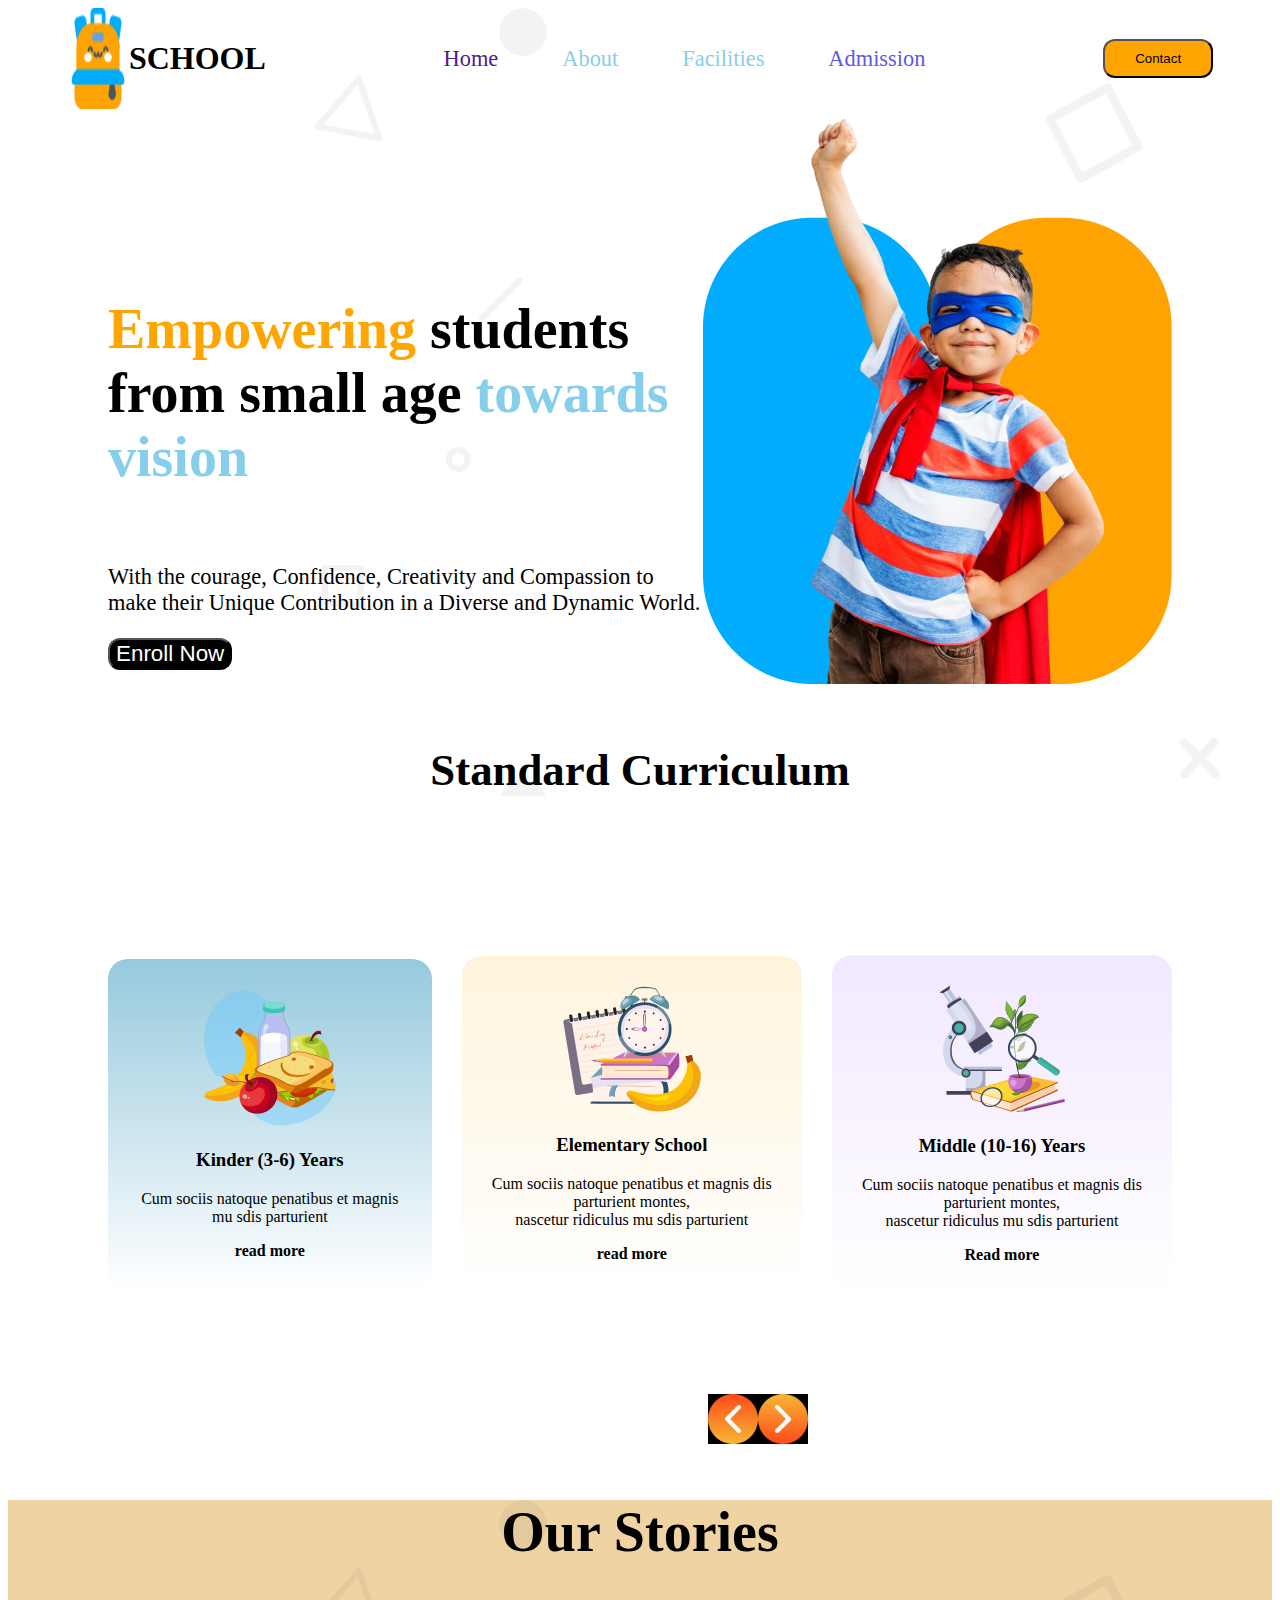
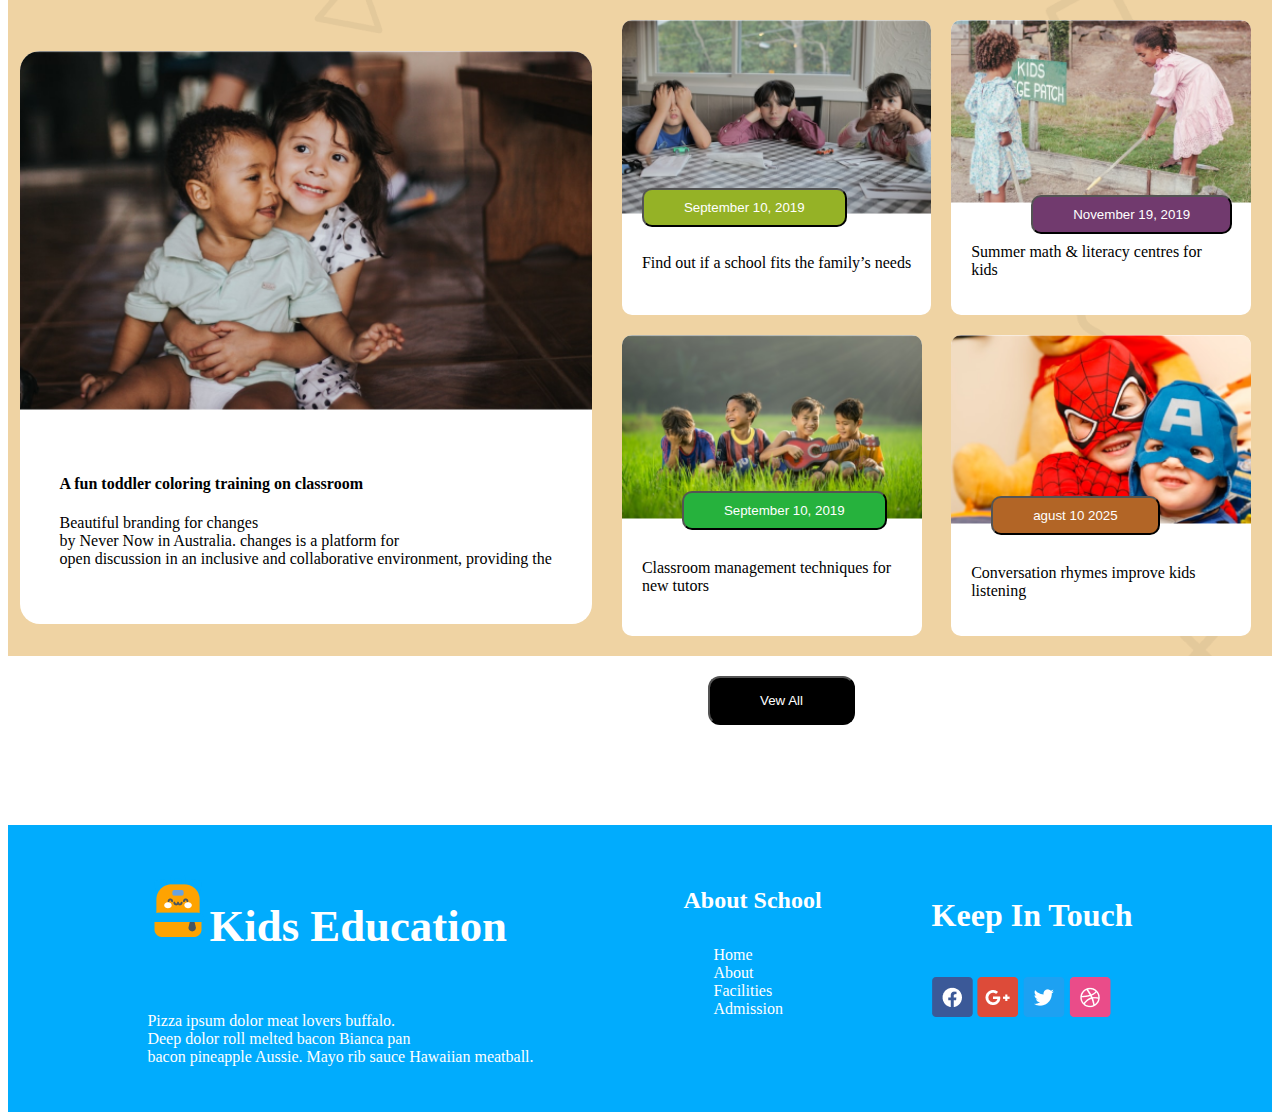
==== commit d6e6aeb4: "final time" ====
--- a/index.html
+++ b/index.html
@@ -22,6 +22,7 @@
         <a class="bar4" href="">Admission</a>
       </div>
       <div><button class="primary-btn">Contact</button></div>
+      <div class="menu-barr"><img src="menu bar Icon_files/mennnu.png" alt=""></div>
 
     </nav>
     <div class="layout">
@@ -189,7 +190,7 @@
 
     </div>
     <div class="footer-logo">
-      <h4>Keep In Touch</h4>
+      <h4 class="footer-header">Keep In Touch</h4>
       <img src="assets/fb.png" alt="">
       <img src="assets/google+.png" alt="">
       <img src="assets/twitter.png" alt="">
--- a/style/style.css
+++ b/style/style.css
@@ -142,6 +142,9 @@
    
 
 }
+.menu-barr{
+  display: none;
+}
 .final-page{
   background-image:url(../assets/bg.png);
   background-color: #efd3a3;
@@ -281,6 +284,14 @@
 
   
 }
+.footer-header{
+  color: white;
+  font-size: 2rem;
+}
+.footer-head{
+  color: white;
+  font-size: 1.5rem;
+}
 
 
 
@@ -295,6 +306,7 @@
   }
   .nav-bar{
       border-bottom: 1px solid orange;
+      margin: auto;
 
   }
   .nav-bar,.middle-part{
@@ -345,4 +357,7 @@
   .main1-btn,.main2-btn,.main3-btn,.main4-btn{
     margin: auto;
   }
-}
+  .final-btn{
+    margin-top: 50px;
+  }
+}
